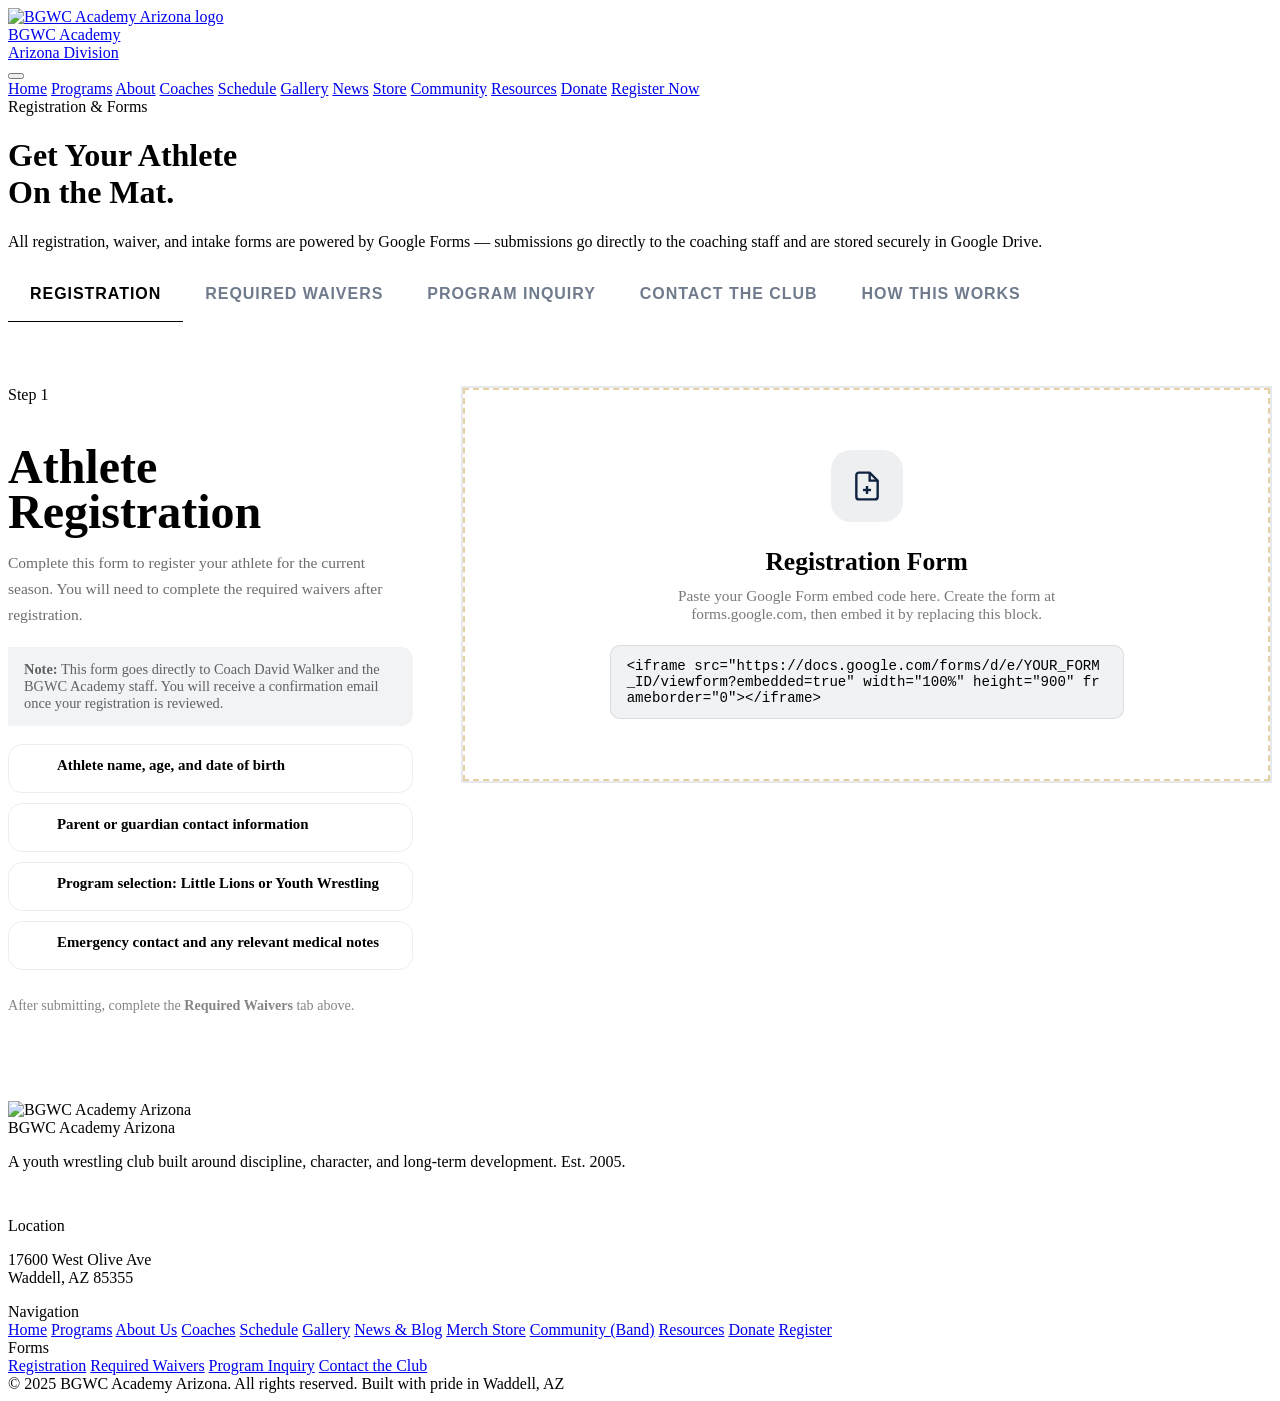
==== forms/index.html @ 66ed0972 "Update logos and registration form" ====
<!DOCTYPE html>
<html lang="en">
<head>
  <meta charset="UTF-8" />
  <meta name="viewport" content="width=device-width, initial-scale=1.0" />
  <title>Registration &amp; Forms — BGWC Academy Arizona</title>
  <meta name="description" content="Register your athlete, complete required waivers, and access all BGWC Academy Arizona forms in one place." />
  <link rel="icon" type="image/png" href="../assets/BGWC_Academy_Logo_Transparent.png" />
  <link rel="stylesheet" href="../assets/site.css" />
  <style>
    /* ---- Tab nav ---- */
    .forms-nav {
      background: var(--white);
      border-bottom: 2px solid var(--cream-dark);
      position: sticky;
      top: 84px;
      z-index: 50;
    }
    .forms-nav-inner {
      display: flex;
      gap: 0;
      overflow-x: auto;
    }
    .tab-btn {
      background: none;
      border: none;
      border-bottom: 3px solid transparent;
      margin-bottom: -2px;
      padding: 18px 22px;
      font-family: "Barlow Condensed", sans-serif;
      font-size: 1rem;
      font-weight: 700;
      letter-spacing: 0.06em;
      text-transform: uppercase;
      color: rgba(15,35,64,0.6);
      cursor: pointer;
      white-space: nowrap;
      transition: color 0.15s, border-color 0.15s;
    }
    .tab-btn:hover { color: var(--navy); }
    .tab-btn.active { color: var(--navy); border-bottom-color: var(--red); }

    /* ---- Tab panels ---- */
    .tab-panel { display: none; padding: 64px 0; }
    .tab-panel.active { display: block; }

    /* ---- Form layout ---- */
    .form-layout {
      display: grid;
      grid-template-columns: 1fr 2fr;
      gap: 48px;
      align-items: start;
    }
    .form-sidebar h2 {
      color: var(--navy);
      font-size: clamp(2rem, 4vw, 3rem);
      font-weight: 800;
      line-height: 0.95;
      margin-bottom: 14px;
    }
    .form-sidebar p {
      color: rgba(51,51,51,0.72);
      font-size: 0.97rem;
      line-height: 1.65;
      margin-bottom: 20px;
    }
    .form-note {
      background: rgba(15,35,64,0.05);
      border-left: 4px solid var(--gold);
      border-radius: 0 12px 12px 0;
      padding: 14px 16px;
      font-size: 0.9rem;
      color: rgba(51,51,51,0.76);
      margin-bottom: 18px;
    }
    .form-note strong { color: var(--navy); }

    /* ---- Google Form embed ---- */
    .gform-wrap {
      border-radius: var(--radius);
      overflow: hidden;
      border: 2px solid rgba(15,35,64,0.1);
      box-shadow: var(--shadow);
      background: var(--white);
    }
    .gform-wrap iframe {
      width: 100%;
      min-height: 900px;
      border: none;
      display: block;
    }

    /* placeholder shown before real form URL is added */
    .gform-placeholder {
      background: var(--white);
      border: 2px dashed rgba(201,164,74,0.5);
      border-radius: var(--radius);
      padding: 60px 40px;
      text-align: center;
    }
    .gform-placeholder .placeholder-icon {
      width: 72px;
      height: 72px;
      border-radius: 20px;
      background: rgba(15,35,64,0.07);
      display: grid;
      place-items: center;
      margin: 0 auto 20px;
    }
    .gform-placeholder h3 {
      color: var(--navy);
      font-size: 1.6rem;
      font-weight: 800;
      margin-bottom: 10px;
    }
    .gform-placeholder p {
      color: rgba(51,51,51,0.66);
      font-size: 0.96rem;
      max-width: 420px;
      margin: 0 auto 22px;
    }
    .gform-placeholder code {
      display: block;
      background: rgba(15,35,64,0.06);
      border: 1px solid rgba(15,35,64,0.1);
      border-radius: 10px;
      padding: 12px 16px;
      font-family: monospace;
      font-size: 0.88rem;
      color: var(--navy);
      margin: 0 auto;
      max-width: 480px;
      text-align: left;
      word-break: break-all;
    }

    /* ---- Checklist sidebar ---- */
    .checklist { display: grid; gap: 10px; margin-bottom: 24px; }
    .check-item {
      display: flex;
      align-items: flex-start;
      gap: 12px;
      background: var(--cream);
      border: 1px solid rgba(15,35,64,0.08);
      border-radius: 14px;
      padding: 12px 14px;
    }
    .check-dot {
      width: 22px;
      height: 22px;
      border-radius: 50%;
      background: var(--navy);
      display: grid;
      place-items: center;
      flex: 0 0 auto;
      margin-top: 1px;
    }
    .check-dot svg { width: 12px; height: 12px; }
    .check-item span { font-size: 0.93rem; font-weight: 600; color: var(--charcoal); }

    /* ---- Google ecosystem info ---- */
    .google-stack {
      display: grid;
      grid-template-columns: repeat(3, 1fr);
      gap: 18px;
      margin-top: 32px;
    }
    .google-card {
      background: var(--white);
      border: 1px solid rgba(15,35,64,0.08);
      border-radius: var(--radius);
      padding: 26px 20px;
      text-align: center;
      box-shadow: 0 6px 20px rgba(15,35,64,0.06);
    }
    .google-card .g-icon {
      width: 54px;
      height: 54px;
      border-radius: 16px;
      display: grid;
      place-items: center;
      margin: 0 auto 14px;
      font-size: 1.6rem;
    }
    .google-card h3 {
      color: var(--navy);
      font-size: 1.3rem;
      font-weight: 800;
      margin-bottom: 8px;
    }
    .google-card p { font-size: 0.9rem; color: rgba(51,51,51,0.72); line-height: 1.6; }

    @media (max-width: 900px) {
      .form-layout { grid-template-columns: 1fr; }
      .google-stack { grid-template-columns: 1fr 1fr; }
    }
    @media (max-width: 560px) {
      .google-stack { grid-template-columns: 1fr; }
    }
  </style>
</head>
<body>

<header>
  <div class="container header-inner">
    <a href="../index.html" class="brand">
      <div class="brand-mark">
        <img src="../assets/BGWC_Academy_Logo_Transparent.png" alt="BGWC Academy Arizona logo" />
      </div>
      <div>
        <div class="brand-name">BGWC Academy</div>
        <div class="brand-sub">Arizona Division</div>
      </div>
    </a>
    <button class="nav-toggle" aria-label="Toggle navigation" onclick="this.closest('header').querySelector('nav').classList.toggle('open')">
      <span></span><span></span><span></span>
    </button>
    <nav>
      <a class="nav-link" href="../index.html">Home</a>
      <a class="nav-link" href="../programs/index.html">Programs</a>
      <a class="nav-link" href="../about/index.html">About</a>
      <a class="nav-link" href="../coaches/index.html">Coaches</a>
      <a class="nav-link" href="../schedule/index.html">Schedule</a>
      <a class="nav-link" href="../gallery/index.html">Gallery</a>
      <a class="nav-link" href="../blog/index.html">News</a>
      <a class="nav-link" href="../store/index.html">Store</a>
      <a class="nav-link" href="../community/index.html">Community</a>
      <a class="nav-link" href="../resources/index.html">Resources</a>
      <a class="nav-link" href="../donate/index.html">Donate</a>
      <a class="btn btn-primary nav-cta" href="../forms/index.html">Register Now</a>
    </nav>
  </div>
</header>

<div class="page-hero">
  <div class="container page-hero-inner">
    <div class="eyebrow">Registration &amp; Forms</div>
    <h1>Get Your Athlete<br><span style="color:var(--gold);">On the Mat.</span></h1>
    <p>All registration, waiver, and intake forms are powered by Google Forms — submissions go directly to the coaching staff and are stored securely in Google Drive.</p>
  </div>
</div>

<!-- ===================== TAB NAV ===================== -->
<div class="forms-nav">
  <div class="container forms-nav-inner">
    <button class="tab-btn active" onclick="showTab('registration', this)">Registration</button>
    <button class="tab-btn" onclick="showTab('waivers', this)">Required Waivers</button>
    <button class="tab-btn" onclick="showTab('inquiry', this)">Program Inquiry</button>
    <button class="tab-btn" onclick="showTab('contact', this)">Contact the Club</button>
    <button class="tab-btn" onclick="showTab('howto', this)">How This Works</button>
  </div>
</div>

<main>

<!-- ===================== REGISTRATION TAB ===================== -->
<div class="tab-panel active" id="tab-registration">
  <div class="container form-layout">
    <div class="form-sidebar">
      <div class="eyebrow">Step 1</div>
      <h2>Athlete Registration</h2>
      <p>Complete this form to register your athlete for the current season. You will need to complete the required waivers after registration.</p>

      <div class="form-note">
        <strong>Note:</strong> This form goes directly to Coach David Walker and the BGWC Academy staff. You will receive a confirmation email once your registration is reviewed.
      </div>

      <div class="checklist">
        <div class="check-item">
          <div class="check-dot">
            <svg fill="none" stroke="white" stroke-width="2.5" viewBox="0 0 24 24"><polyline points="20 6 9 17 4 12"/></svg>
          </div>
          <span>Athlete name, age, and date of birth</span>
        </div>
        <div class="check-item">
          <div class="check-dot">
            <svg fill="none" stroke="white" stroke-width="2.5" viewBox="0 0 24 24"><polyline points="20 6 9 17 4 12"/></svg>
          </div>
          <span>Parent or guardian contact information</span>
        </div>
        <div class="check-item">
          <div class="check-dot">
            <svg fill="none" stroke="white" stroke-width="2.5" viewBox="0 0 24 24"><polyline points="20 6 9 17 4 12"/></svg>
          </div>
          <span>Program selection: Little Lions or Youth Wrestling</span>
        </div>
        <div class="check-item">
          <div class="check-dot">
            <svg fill="none" stroke="white" stroke-width="2.5" viewBox="0 0 24 24"><polyline points="20 6 9 17 4 12"/></svg>
          </div>
          <span>Emergency contact and any relevant medical notes</span>
        </div>
      </div>

      <p style="font-size:0.88rem;color:rgba(51,51,51,0.6);">After submitting, complete the <strong>Required Waivers</strong> tab above.</p>
    </div>

    <div>
      <!--
        ════════════════════════════════════════════════════════
        HOW TO ADD YOUR GOOGLE FORM:
        1. Go to forms.google.com and build your registration form
        2. Click Send → Embed (<>) → Copy the iframe code
        3. Replace the placeholder below with that iframe
        4. Change min-height in the iframe to fit your form length
        ════════════════════════════════════════════════════════
      -->
      <div class="gform-wrap">
        <!-- REPLACE THIS PLACEHOLDER WITH YOUR GOOGLE FORM IFRAME -->
        <div class="gform-placeholder">
          <div class="placeholder-icon">
            <svg width="32" height="32" fill="none" stroke="#0F2340" stroke-width="1.8" viewBox="0 0 24 24"><path d="M14 2H6a2 2 0 00-2 2v16a2 2 0 002 2h12a2 2 0 002-2V8z"/><polyline points="14 2 14 8 20 8"/><line x1="12" y1="18" x2="12" y2="12"/><line x1="9" y1="15" x2="15" y2="15"/></svg>
          </div>
          <h3>Registration Form</h3>
          <p>Paste your Google Form embed code here. Create the form at forms.google.com, then embed it by replacing this block.</p>
          <code>&lt;iframe src="https://docs.google.com/forms/d/e/YOUR_FORM_ID/viewform?embedded=true" width="100%" height="900" frameborder="0"&gt;&lt;/iframe&gt;</code>
        </div>
        <!-- END PLACEHOLDER -->
      </div>
    </div>
  </div>
</div>

<!-- ===================== WAIVERS TAB ===================== -->
<div class="tab-panel" id="tab-waivers">
  <div class="container form-layout">
    <div class="form-sidebar">
      <div class="eyebrow">Step 2 — Required</div>
      <h2>Required Waivers</h2>
      <p>All participating athletes must have these forms on file before their first practice. The coaching staff reviews each submission.</p>

      <div class="form-note">
        <strong>Required for all athletes:</strong> These forms are not optional. Athletes without completed waivers on file cannot participate.
      </div>

      <div class="checklist">
        <div class="check-item">
          <div class="check-dot">
            <svg fill="none" stroke="white" stroke-width="2.5" viewBox="0 0 24 24"><polyline points="20 6 9 17 4 12"/></svg>
          </div>
          <span>Participation &amp; liability waiver</span>
        </div>
        <div class="check-item">
          <div class="check-dot">
            <svg fill="none" stroke="white" stroke-width="2.5" viewBox="0 0 24 24"><polyline points="20 6 9 17 4 12"/></svg>
          </div>
          <span>Medical authorization form</span>
        </div>
        <div class="check-item">
          <div class="check-dot">
            <svg fill="none" stroke="white" stroke-width="2.5" viewBox="0 0 24 24"><polyline points="20 6 9 17 4 12"/></svg>
          </div>
          <span>Concussion acknowledgment</span>
        </div>
        <div class="check-item">
          <div class="check-dot">
            <svg fill="none" stroke="white" stroke-width="2.5" viewBox="0 0 24 24"><polyline points="20 6 9 17 4 12"/></svg>
          </div>
          <span>Photo and media release</span>
        </div>
        <div class="check-item">
          <div class="check-dot">
            <svg fill="none" stroke="white" stroke-width="2.5" viewBox="0 0 24 24"><polyline points="20 6 9 17 4 12"/></svg>
          </div>
          <span>Transportation release (if applicable)</span>
        </div>
      </div>
    </div>

    <div>
      <div class="gform-wrap">
        <div class="gform-placeholder" id="waivers">
          <div class="placeholder-icon">
            <svg width="32" height="32" fill="none" stroke="#0F2340" stroke-width="1.8" viewBox="0 0 24 24"><path d="M9 11l3 3L22 4"/><path d="M21 12v7a2 2 0 01-2 2H5a2 2 0 01-2-2V5a2 2 0 012-2h11"/></svg>
          </div>
          <h3>Required Waivers Form</h3>
          <p>Create a single Google Form that captures all required waivers with checkboxes and signature fields, then embed it here.</p>
          <code>&lt;iframe src="https://docs.google.com/forms/d/e/YOUR_WAIVERS_FORM_ID/viewform?embedded=true" width="100%" height="1100" frameborder="0"&gt;&lt;/iframe&gt;</code>
        </div>
      </div>
    </div>
  </div>
</div>

<!-- ===================== INQUIRY TAB ===================== -->
<div class="tab-panel" id="tab-inquiry">
  <div class="container form-layout">
    <div class="form-sidebar">
      <div class="eyebrow">Just Looking</div>
      <h2>Program Inquiry</h2>
      <p>Not ready to register yet? Ask a question, learn about the programs, or schedule a visit to watch a practice. No pressure.</p>

      <div class="form-note">
        <strong>Response time:</strong> Coach David Walker typically responds within 24 to 48 hours. All inquiries are welcome.
      </div>
    </div>
    <div>
      <div class="gform-wrap">
        <div class="gform-placeholder">
          <div class="placeholder-icon">
            <svg width="32" height="32" fill="none" stroke="#0F2340" stroke-width="1.8" viewBox="0 0 24 24"><circle cx="12" cy="12" r="10"/><path d="M9.09 9a3 3 0 015.83 1c0 2-3 3-3 3"/><line x1="12" y1="17" x2="12.01" y2="17"/></svg>
          </div>
          <h3>Program Inquiry Form</h3>
          <p>A simple Google Form — name, email, child's age, program of interest, and a free-text question field.</p>
          <code>&lt;iframe src="https://docs.google.com/forms/d/e/YOUR_INQUIRY_FORM_ID/viewform?embedded=true" width="100%" height="750" frameborder="0"&gt;&lt;/iframe&gt;</code>
        </div>
      </div>
    </div>
  </div>
</div>

<!-- ===================== CONTACT TAB ===================== -->
<div class="tab-panel" id="tab-contact">
  <div class="container form-layout">
    <div class="form-sidebar">
      <div class="eyebrow">Get in Touch</div>
      <h2>Contact the Club</h2>
      <p>Use this form for general questions, media requests, sponsorship conversations, or anything else that does not fit the other forms.</p>

      <div class="checklist">
        <div class="check-item">
          <div class="check-dot" style="background:var(--gold);">
            <svg fill="none" stroke="white" stroke-width="2.5" viewBox="0 0 24 24"><path d="M21 10c0 7-9 13-9 13s-9-6-9-13a9 9 0 0118 0z"/><circle cx="12" cy="10" r="3"/></svg>
          </div>
          <span>17600 W Olive Ave, Waddell, AZ 85355</span>
        </div>
        <div class="check-item">
          <div class="check-dot" style="background:var(--gold);">
            <svg fill="none" stroke="white" stroke-width="2.5" viewBox="0 0 24 24"><path d="M22 16.92v3a2 2 0 01-2.18 2 19.79 19.79 0 01-8.63-3.07A19.5 19.5 0 013 10.79a19.79 19.79 0 01-3.07-8.67A2 2 0 011.93 0h3a2 2 0 012 1.72c.127.96.361 1.903.7 2.81a2 2 0 01-.45 2.11L6.09 7.91a16 16 0 006 6l1.27-1.27a2 2 0 012.11-.45c.907.339 1.85.573 2.81.7A2 2 0 0122 14.92z"/></svg>
          </div>
          <span>Contact number to be listed here</span>
        </div>
      </div>
    </div>
    <div>
      <div class="gform-wrap">
        <div class="gform-placeholder">
          <div class="placeholder-icon">
            <svg width="32" height="32" fill="none" stroke="#0F2340" stroke-width="1.8" viewBox="0 0 24 24"><path d="M4 4h16c1.1 0 2 .9 2 2v12c0 1.1-.9 2-2 2H4c-1.1 0-2-.9-2-2V6c0-1.1.9-2 2-2z"/><polyline points="22,6 12,13 2,6"/></svg>
          </div>
          <h3>General Contact Form</h3>
          <p>A Google Form with name, email, subject dropdown, and message. Submissions go to the club inbox.</p>
          <code>&lt;iframe src="https://docs.google.com/forms/d/e/YOUR_CONTACT_FORM_ID/viewform?embedded=true" width="100%" height="750" frameborder="0"&gt;&lt;/iframe&gt;</code>
        </div>
      </div>
    </div>
  </div>
</div>

<!-- ===================== HOW IT WORKS TAB ===================== -->
<div class="tab-panel" id="tab-howto">
  <div class="container">
    <div class="section-head" style="max-width:900px;">
      <div class="eyebrow">Google Workspace for BGWC Academy</div>
      <h2>One place for everything.</h2>
      <p>All club forms, submissions, rosters, and records run through Google's free suite. Here is how the system works and what each tool does for you.</p>
    </div>

    <div class="google-stack">
      <div class="google-card">
        <div class="g-icon" style="background:#e8f0fe;">📋</div>
        <h3>Google Forms</h3>
        <p>Build registration, waiver, inquiry, and contact forms for free. All submissions are captured automatically with no monthly cost.</p>
      </div>
      <div class="google-card">
        <div class="g-icon" style="background:#e6f4ea;">📊</div>
        <h3>Google Sheets</h3>
        <p>Every form submission flows into a spreadsheet automatically. You see athlete rosters, waiver status, and contact lists in real time.</p>
      </div>
      <div class="google-card">
        <div class="g-icon" style="background:#fce8e6;">📁</div>
        <h3>Google Drive</h3>
        <p>Store practice schedules, tournament rosters, club documents, and coach resources all in one shared folder your staff can access.</p>
      </div>
      <div class="google-card">
        <div class="g-icon" style="background:#fff8e1;">📧</div>
        <h3>Gmail</h3>
        <p>Set up a club email like <a href="/cdn-cgi/l/email-protection" class="__cf_email__" data-cfemail="127075657173717376777f6b52757f737b7e3c717d7f">[email&#160;protected]</a> or use a custom domain (bgwcacademy.com) for a professional address.</p>
      </div>
      <div class="google-card">
        <div class="g-icon" style="background:#f3e8fd;">📅</div>
        <h3>Google Calendar</h3>
        <p>Publish a shared practice and tournament calendar families can subscribe to. Updates push automatically to every subscriber.</p>
      </div>
      <div class="google-card">
        <div class="g-icon" style="background:#e8f5e9;">🔔</div>
        <h3>Form Notifications</h3>
        <p>Google Forms sends you an email every time a family submits. You can also set up conditional notifications for specific programs.</p>
      </div>
    </div>

    <div style="background:var(--navy);border-radius:var(--radius);padding:40px;margin-top:48px;color:var(--white);">
      <div class="eyebrow">Setup Guide</div>
      <h2 style="color:var(--white);font-size:clamp(1.8rem,3vw,2.8rem);margin-bottom:20px;">How to replace the placeholders above</h2>
      <ol style="display:grid;gap:16px;padding-left:24px;">
        <li style="color:rgba(255,255,255,0.82);font-size:0.97rem;line-height:1.65;"><strong style="color:var(--gold);">Go to forms.google.com</strong> and sign in with your club Gmail account.</li>
        <li style="color:rgba(255,255,255,0.82);font-size:0.97rem;line-height:1.65;"><strong style="color:var(--gold);">Create a new form</strong> for each tab: Registration, Waivers, Inquiry, and Contact. Build your questions, set response destination to Google Sheets.</li>
        <li style="color:rgba(255,255,255,0.82);font-size:0.97rem;line-height:1.65;"><strong style="color:var(--gold);">Get the embed code:</strong> Click Send &rarr; click the &lt;&gt; embed icon &rarr; copy the iframe HTML.</li>
        <li style="color:rgba(255,255,255,0.82);font-size:0.97rem;line-height:1.65;"><strong style="color:var(--gold);">Open the forms/index.html file</strong> in a text editor and find the placeholder comments. Replace the entire <code style="background:rgba(255,255,255,0.1);padding:2px 8px;border-radius:6px;font-size:0.88rem;">&lt;div class="gform-placeholder"&gt;...&lt;/div&gt;</code> block with your copied iframe.</li>
        <li style="color:rgba(255,255,255,0.82);font-size:0.97rem;line-height:1.65;"><strong style="color:var(--gold);">Save, commit, and push</strong> to GitHub. The live site updates within a minute.</li>
      </ol>
    </div>
  </div>
</div>

</main>

<footer>
  <div class="container">
    <div class="footer-grid">
      <div>
        <div class="footer-brand">
          <img src="../assets/BGWC_Academy_Logo_Transparent.png" alt="BGWC Academy Arizona" />
          <div><div class="footer-title">BGWC Academy Arizona</div></div>
        </div>
        <p class="footer-copy">A youth wrestling club built around discipline, character, and long-term development. Est. 2005.</p>
        <p style="font-size:0.85rem;color:rgba(255,255,255,0.48);margin-top:14px;">USA Wrestling Charter No. 2300052502</p>
      </div>
      <div>
        <div class="footer-title">Location</div>
        <p class="footer-copy">17600 West Olive Ave<br>Waddell, AZ 85355</p>
      </div>
      <div>
                <div class="footer-title">Navigation</div>
        <div class="footer-links">
          <a href="../index.html">Home</a>
          <a href="../programs/index.html">Programs</a>
          <a href="../about/index.html">About Us</a>
          <a href="../coaches/index.html">Coaches</a>
          <a href="../schedule/index.html">Schedule</a>
          <a href="../gallery/index.html">Gallery</a>
          <a href="../blog/index.html">News &amp; Blog</a>
          <a href="../store/index.html">Merch Store</a>
          <a href="../community/index.html">Community (Band)</a>
          <a href="../resources/index.html">Resources</a>
          <a href="../donate/index.html">Donate</a>
          <a href="../forms/index.html">Register</a>
        </div>
      </div>
      <div>
        <div class="footer-title">Forms</div>
        <div class="footer-links">
          <a href="index.html#tab-registration">Registration</a>
          <a href="index.html#tab-waivers">Required Waivers</a>
          <a href="index.html#tab-inquiry">Program Inquiry</a>
          <a href="index.html#tab-contact">Contact the Club</a>
        </div>
      </div>
    </div>
    <div class="footer-bottom">
      <span>&copy; 2025 BGWC Academy Arizona. All rights reserved.</span>
      <span>Built with pride in Waddell, AZ</span>
    </div>
  </div>
</footer>

<script data-cfasync="false" src="/cdn-cgi/scripts/5c5dd728/cloudflare-static/email-decode.min.js"></script><script>
  function showTab(name, btn) {
    // hide all panels
    document.querySelectorAll('.tab-panel').forEach(p => p.classList.remove('active'));
    document.querySelectorAll('.tab-btn').forEach(b => b.classList.remove('active'));
    // show selected
    document.getElementById('tab-' + name).classList.add('active');
    btn.classList.add('active');
    // scroll to top of tab area
    document.querySelector('.forms-nav').scrollIntoView({ behavior: 'smooth', block: 'start' });
  }

  // allow hash links to open specific tabs
  window.addEventListener('DOMContentLoaded', () => {
    const hash = window.lo
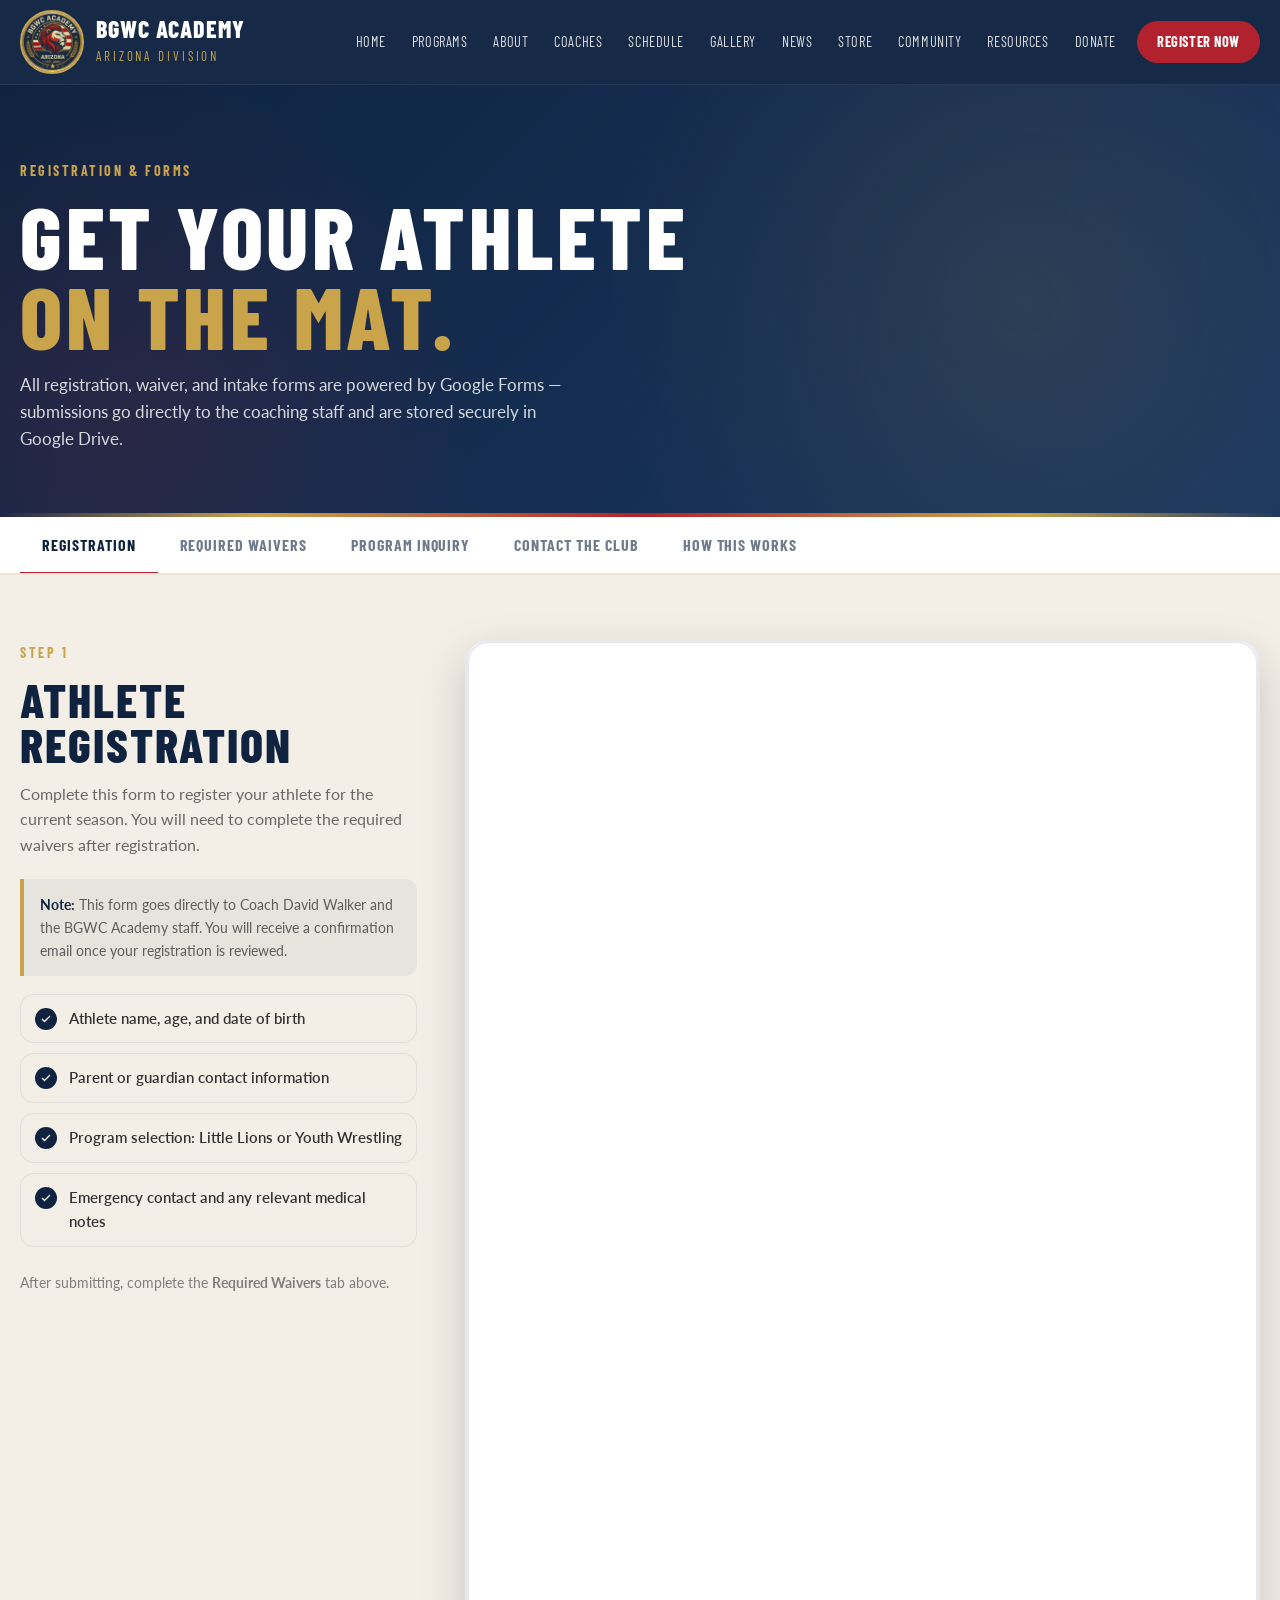
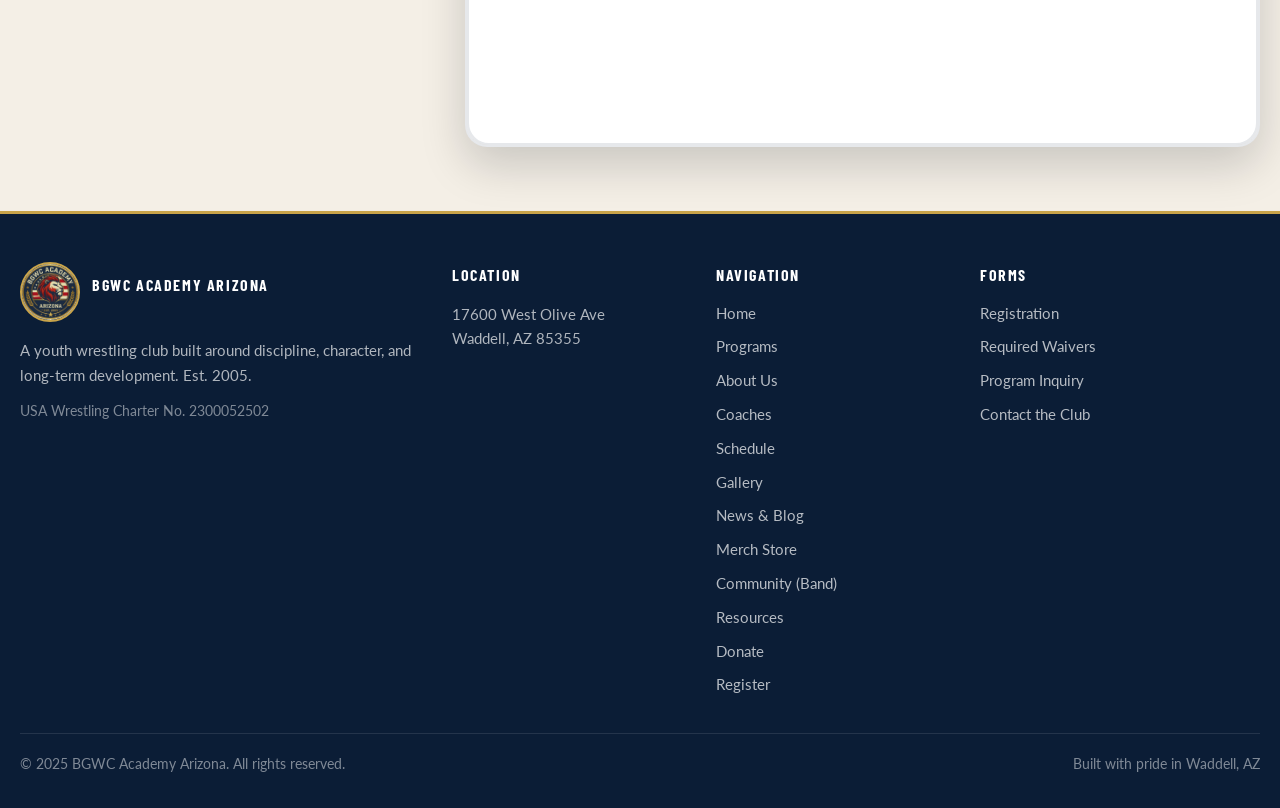
==== commit 9b5d74dc: "Updated Google Form Link" ====
--- a/forms/index.html
+++ b/forms/index.html
@@ -306,16 +306,9 @@
         ════════════════════════════════════════════════════════
       -->
       <div class="gform-wrap">
-        <!-- REPLACE THIS PLACEHOLDER WITH YOUR GOOGLE FORM IFRAME -->
-        <div class="gform-placeholder">
-          <div class="placeholder-icon">
-            <svg width="32" height="32" fill="none" stroke="#0F2340" stroke-width="1.8" viewBox="0 0 24 24"><path d="M14 2H6a2 2 0 00-2 2v16a2 2 0 002 2h12a2 2 0 002-2V8z"/><polyline points="14 2 14 8 20 8"/><line x1="12" y1="18" x2="12" y2="12"/><line x1="9" y1="15" x2="15" y2="15"/></svg>
-          </div>
-          <h3>Registration Form</h3>
-          <p>Paste your Google Form embed code here. Create the form at forms.google.com, then embed it by replacing this block.</p>
-          <code>&lt;iframe src="https://docs.google.com/forms/d/e/YOUR_FORM_ID/viewform?embedded=true" width="100%" height="900" frameborder="0"&gt;&lt;/iframe&gt;</code>
-        </div>
-        <!-- END PLACEHOLDER -->
+        <div class="gform-wrap">
+          <iframe src="https://docs.google.com/forms/d/e/1FAIpQLSeKeJePHo5-4gTpjTxycBlNBYwRTS7T_GeT-vZJc0zwnkGvMA/viewform?embedded=true" width="100%" height="1100" frameborder="0" marginheight="0" marginwidth="0">Loading…</iframe>
+        </div>
       </div>
     </div>
   </div>
--- a/assets/site.css
+++ b/assets/site.css
@@ -0,0 +1,409 @@
+/* ============================================================
+   BGWC Academy Arizona — Shared Stylesheet
+   Colors: Navy #0F2340 | Gold #C9A44A | Red #B2222E | Cream #F4EFE6
+   Fonts: Barlow Condensed (display) | Lato (body)
+   ============================================================ */
+
+@import url('https://fonts.googleapis.com/css2?family=Barlow+Condensed:wght@600;700;800&family=Lato:wght@400;700&display=swap');
+
+:root {
+  --navy:       #0F2340;
+  --navy-dark:  #0b1d36;
+  --navy-mid:   #13243B;
+  --gold:       #C9A44A;
+  --gold-light: #e2c47a;
+  --red:        #B2222E;
+  --cream:      #F4EFE6;
+  --cream-dark: #ede6d8;
+  --white:      #FFFFFF;
+  --charcoal:   #333333;
+  --max:        1240px;
+  --radius:     22px;
+  --shadow:     0 18px 45px rgba(7,13,24,0.18);
+}
+
+*, *::before, *::after { box-sizing: border-box; }
+html { scroll-behavior: smooth; }
+
+body {
+  margin: 0;
+  font-family: Lato, Arial, sans-serif;
+  color: var(--charcoal);
+  background: var(--cream);
+  line-height: 1.6;
+}
+
+img { max-width: 100%; display: block; }
+a { color: inherit; text-decoration: none; }
+p, h1, h2, h3, h4 { margin: 0; }
+ul { margin: 0; padding: 0; list-style: none; }
+
+/* ---- Typography families ---- */
+.display,
+h1, h2, h3, h4,
+.eyebrow, .btn,
+.nav-link, .brand-name, .brand-sub,
+.trust-title, .section-kicker,
+.footer-title {
+  font-family: "Barlow Condensed", sans-serif;
+  text-transform: uppercase;
+  letter-spacing: 0.04em;
+}
+
+/* ---- Layout ---- */
+.container {
+  width: min(var(--max), calc(100% - 40px));
+  margin: 0 auto;
+}
+
+section { padding: 88px 0; }
+
+/* ---- Eyebrow ---- */
+.eyebrow {
+  display: inline-block;
+  color: var(--gold);
+  font-size: 0.88rem;
+  letter-spacing: 0.18em;
+  font-weight: 700;
+  margin-bottom: 12px;
+}
+
+/* ---- Section head ---- */
+.section-head {
+  max-width: 760px;
+  margin-bottom: 40px;
+}
+.section-head h2 {
+  color: var(--navy);
+  font-size: clamp(2.4rem, 5vw, 4rem);
+  line-height: 0.95;
+  font-weight: 800;
+  margin-bottom: 12px;
+}
+.section-head p {
+  color: rgba(51,51,51,0.74);
+  font-size: 1rem;
+  max-width: 640px;
+}
+
+/* ---- Buttons ---- */
+.btn {
+  display: inline-flex;
+  align-items: center;
+  justify-content: center;
+  min-height: 50px;
+  padding: 0 24px;
+  border-radius: 999px;
+  border: 2px solid transparent;
+  font-size: 1rem;
+  font-weight: 700;
+  cursor: pointer;
+  transition: transform 0.15s ease, background 0.15s ease, border-color 0.15s ease, color 0.15s ease;
+  white-space: nowrap;
+}
+.btn:hover { transform: translateY(-2px); }
+.btn-primary   { background: var(--red);   color: var(--white); }
+.btn-primary:hover { background: #991c26; }
+.btn-gold      { background: var(--gold);  color: var(--navy); }
+.btn-gold:hover { background: var(--gold-light); }
+.btn-outline-white { background: transparent; color: var(--white); border-color: rgba(255,255,255,0.5); }
+.btn-outline-white:hover { background: rgba(255,255,255,0.1); }
+.btn-outline-navy  { background: transparent; color: var(--navy); border-color: var(--gold); }
+.btn-outline-navy:hover { background: var(--navy); color: var(--white); }
+
+.btn-row {
+  display: flex;
+  flex-wrap: wrap;
+  gap: 14px;
+}
+
+/* ---- Cards ---- */
+.card {
+  background: var(--white);
+  border: 1px solid rgba(15,35,64,0.08);
+  border-radius: var(--radius);
+  box-shadow: 0 8px 28px rgba(15,35,64,0.06);
+  overflow: hidden;
+}
+
+/* ---- Section kicker ---- */
+.section-kicker {
+  display: inline-block;
+  color: var(--red);
+  font-size: 0.84rem;
+  font-weight: 700;
+  letter-spacing: 0.1em;
+  margin-bottom: 8px;
+}
+
+/* ============================================================
+   HEADER / NAV
+   ============================================================ */
+header {
+  position: sticky;
+  top: 0;
+  z-index: 100;
+  background: rgba(15,35,64,0.97);
+  backdrop-filter: blur(10px);
+  border-bottom: 1px solid rgba(255,255,255,0.07);
+}
+
+.header-inner {
+  min-height: 84px;
+  display: flex;
+  align-items: center;
+  justify-content: space-between;
+  gap: 20px;
+}
+
+/* Brand */
+.brand {
+  display: flex;
+  align-items: center;
+  gap: 12px;
+}
+.brand-mark {
+  width: 64px;
+  height: 64px;
+  border-radius: 50%;
+  border: 2px solid var(--gold);
+  overflow: hidden;
+  flex: 0 0 auto;
+  background: var(--navy);
+}
+.brand-mark img { width: 100%; height: 100%; object-fit: cover; }
+.brand-name {
+  color: var(--white);
+  font-size: 1.5rem;
+  font-weight: 800;
+  line-height: 1;
+}
+.brand-sub {
+  color: var(--gold);
+  font-size: 0.82rem;
+  letter-spacing: 0.22em;
+  margin-top: 5px;
+}
+
+/* Nav links */
+nav {
+  display: flex;
+  flex-wrap: wrap;
+  align-items: center;
+  justify-content: flex-end;
+  gap: 4px;
+}
+.nav-link {
+  color: rgba(255,255,255,0.84);
+  font-size: 0.9rem;
+  padding: 9px 11px;
+  border-radius: 8px;
+  transition: color 0.15s, background 0.15s;
+}
+.nav-link:hover,
+.nav-link.active { color: var(--gold); background: rgba(201,164,74,0.08); }
+.nav-cta {
+  margin-left: 6px;
+  padding: 0 18px;
+  min-height: 42px;
+  font-size: 0.9rem;
+}
+
+/* Hamburger (mobile) */
+.nav-toggle {
+  display: none;
+  flex-direction: column;
+  gap: 5px;
+  background: none;
+  border: none;
+  cursor: pointer;
+  padding: 6px;
+}
+.nav-toggle span {
+  display: block;
+  width: 24px;
+  height: 2px;
+  background: var(--white);
+  border-radius: 2px;
+  transition: transform 0.2s, opacity 0.2s;
+}
+
+/* ============================================================
+   FOOTER
+   ============================================================ */
+footer {
+  background: var(--navy-dark);
+  color: rgba(255,255,255,0.76);
+  padding: 48px 0 32px;
+  border-top: 3px solid var(--gold);
+}
+.footer-grid {
+  display: grid;
+  grid-template-columns: 1.4fr 0.8fr 0.8fr 1fr;
+  gap: 40px;
+  margin-bottom: 36px;
+}
+.footer-brand {
+  display: flex;
+  align-items: center;
+  gap: 12px;
+  margin-bottom: 16px;
+}
+.footer-brand img {
+  width: 60px;
+  height: 60px;
+  border-radius: 50%;
+  border: 2px solid var(--gold);
+  object-fit: cover;
+}
+.footer-title {
+  color: var(--white);
+  font-size: 1rem;
+  font-weight: 700;
+  letter-spacing: 0.1em;
+  margin-bottom: 14px;
+}
+.footer-copy {
+  font-size: 0.93rem;
+  line-height: 1.65;
+  color: rgba(255,255,255,0.68);
+}
+.footer-links { display: grid; gap: 10px; }
+.footer-links a {
+  font-size: 0.93rem;
+  color: rgba(255,255,255,0.7);
+  transition: color 0.15s;
+}
+.footer-links a:hover { color: var(--gold); }
+.footer-bottom {
+  border-top: 1px solid rgba(255,255,255,0.1);
+  padding-top: 20px;
+  display: flex;
+  justify-content: space-between;
+  align-items: center;
+  flex-wrap: wrap;
+  gap: 10px;
+  font-size: 0.85rem;
+  color: rgba(255,255,255,0.48);
+}
+.footer-bottom a { color: var(--gold); }
+
+/* ============================================================
+   PAGE HERO (inner pages)
+   ============================================================ */
+.page-hero {
+  background: linear-gradient(135deg, var(--navy) 0%, #1a3660 100%);
+  color: var(--white);
+  padding: 72px 0 64px;
+  position: relative;
+  overflow: hidden;
+}
+.page-hero::before {
+  content: "";
+  position: absolute;
+  inset: 0;
+  background:
+    radial-gradient(circle at 80% 50%, rgba(201,164,74,0.12), transparent 40%),
+    radial-gradient(circle at 10% 80%, rgba(178,34,46,0.14), transparent 30%);
+  pointer-events: none;
+}
+.page-hero::after {
+  content: "";
+  position: absolute;
+  bottom: 0;
+  left: 0;
+  right: 0;
+  height: 4px;
+  background: linear-gradient(90deg, transparent, var(--gold) 20%, var(--red) 50%, var(--gold) 80%, transparent);
+}
+.page-hero-inner { position: relative; z-index: 1; }
+.page-hero h1 {
+  font-size: clamp(3rem, 7vw, 5.5rem);
+  font-weight: 800;
+  line-height: 0.92;
+  margin-bottom: 16px;
+}
+.page-hero p {
+  font-family: Lato, sans-serif;
+  text-transform: none;
+  letter-spacing: 0;
+  font-size: 1.05rem;
+  color: rgba(255,255,255,0.82);
+  max-width: 560px;
+}
+
+/* ============================================================
+   GOOGLE FORM EMBED
+   ============================================================ */
+.gform-wrap {
+  border-radius: var(--radius);
+  overflow: hidden;
+  border: 1px solid rgba(201,164,74,0.22);
+  box-shadow: var(--shadow);
+  background: var(--white);
+}
+.gform-wrap iframe {
+  width: 100%;
+  border: none;
+  display: block;
+}
+
+/* ============================================================
+   TRUST BAR
+   ============================================================ */
+.trust-bar {
+  background: var(--navy-mid);
+  padding: 24px 0;
+  border-top: 1px solid rgba(201,164,74,0.16);
+  border-bottom: 1px solid rgba(201,164,74,0.16);
+}
+.trust-grid {
+  display: grid;
+  grid-template-columns: repeat(4, 1fr);
+  gap: 0;
+  border: 1px solid rgba(201,164,74,0.14);
+  border-radius: var(--radius);
+  overflow: hidden;
+}
+.trust-item {
+  padding: 22px 20px;
+  border-right: 1px solid rgba(201,164,74,0.12);
+}
+.trust-item:last-child { border-right: none; }
+.trust-title {
+  color: var(--white);
+  font-size: 0.98rem;
+  font-weight: 700;
+  margin-bottom: 5px;
+}
+.trust-copy {
+  color: rgba(244,239,230,0.72);
+  font-size: 0.9rem;
+}
+
+/* ============================================================
+   RESPONSIVE
+   ============================================================ */
+@media (max-width: 1100px) {
+  .footer-grid { grid-template-columns: 1fr 1fr; }
+  .trust-grid  { grid-template-columns: 1fr 1fr; }
+}
+
+@media (max-width: 760px) {
+  section { padding: 64px 0; }
+  .container { width: min(var(--max), calc(100% - 28px)); }
+  .header-inner { min-height: auto; padding: 14px 0; flex-wrap: wrap; }
+  nav {
+    display: none;
+    width: 100%;
+    flex-direction: column;
+    align-items: flex-start;
+    padding-bottom: 12px;
+  }
+  nav.open { display: flex; }
+  .nav-toggle { display: flex; }
+  .footer-grid { grid-template-columns: 1fr; gap: 28px; }
+  .trust-grid  { grid-template-columns: 1fr; }
+  .trust-item  { border-right: none; border-bottom: 1px solid rgba(201,164,74,0.1); }
+  .trust-item:last-child { border-bottom: none; }
+}
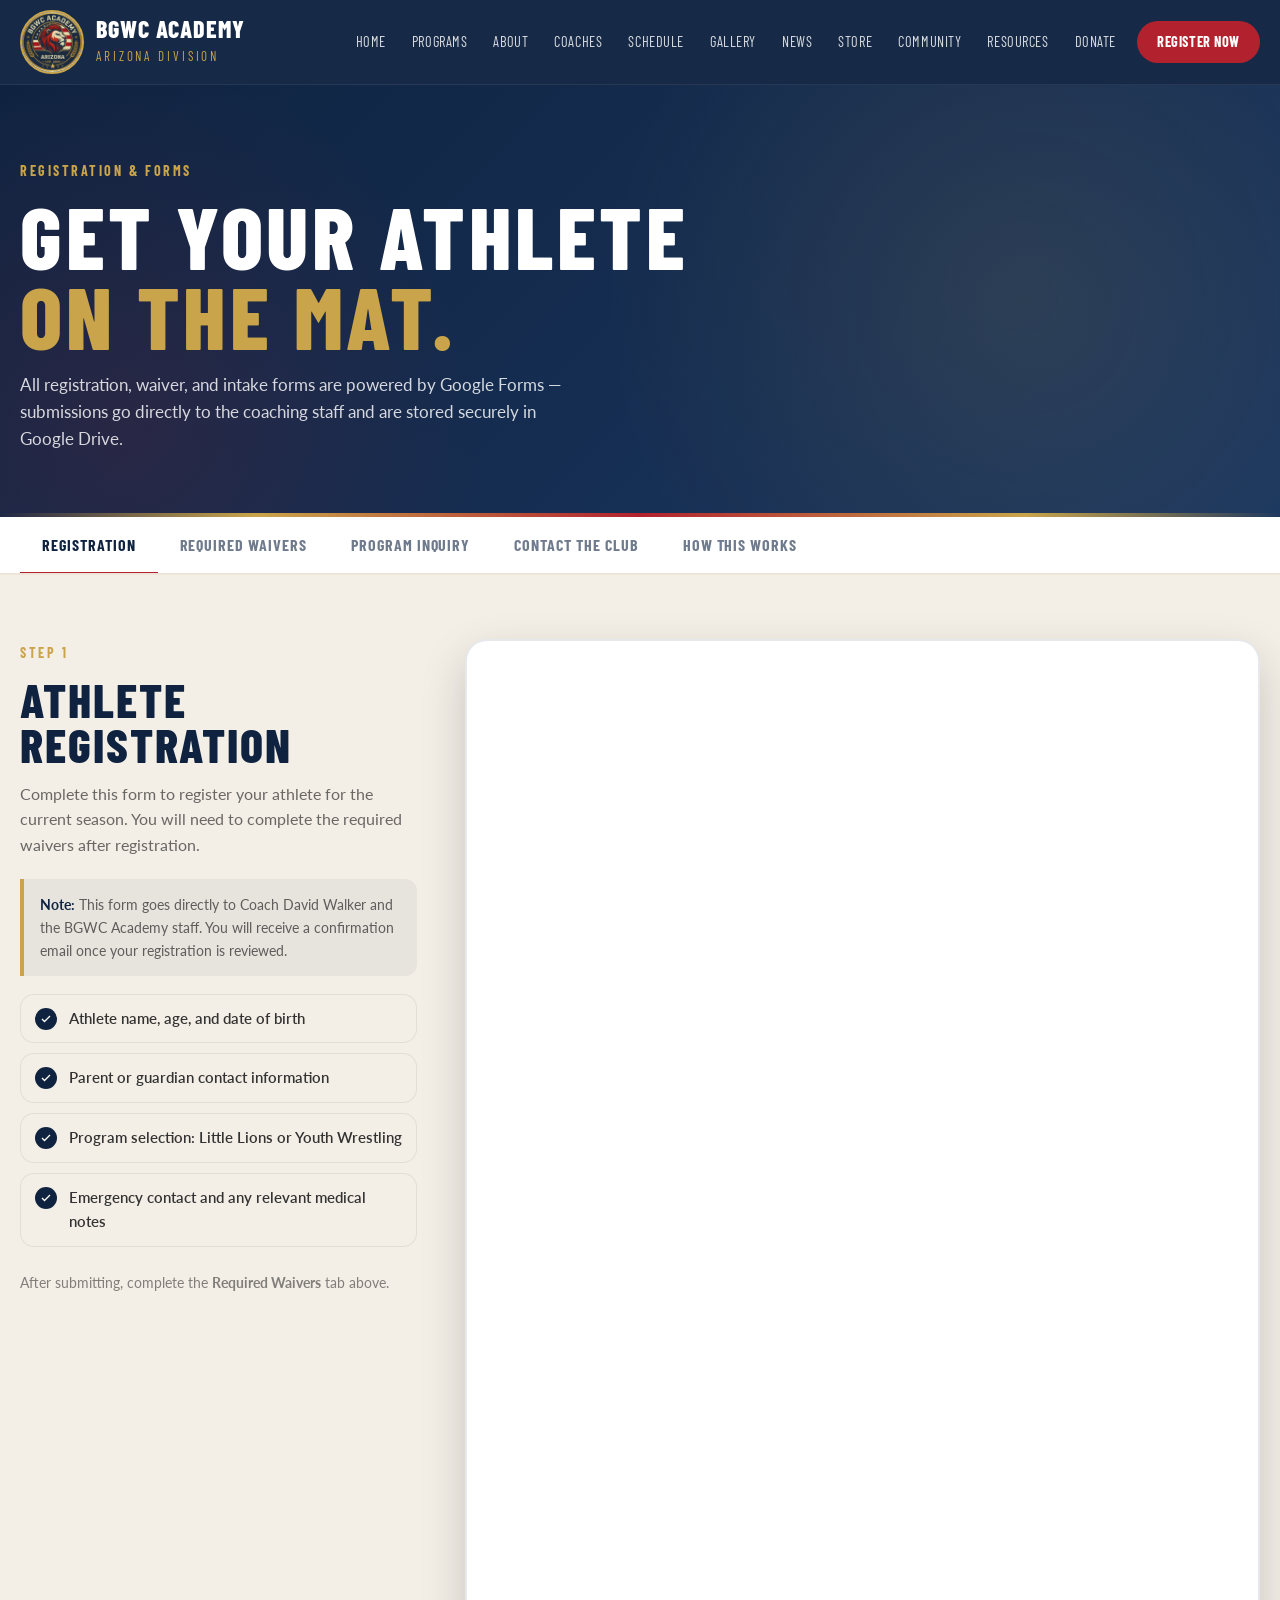
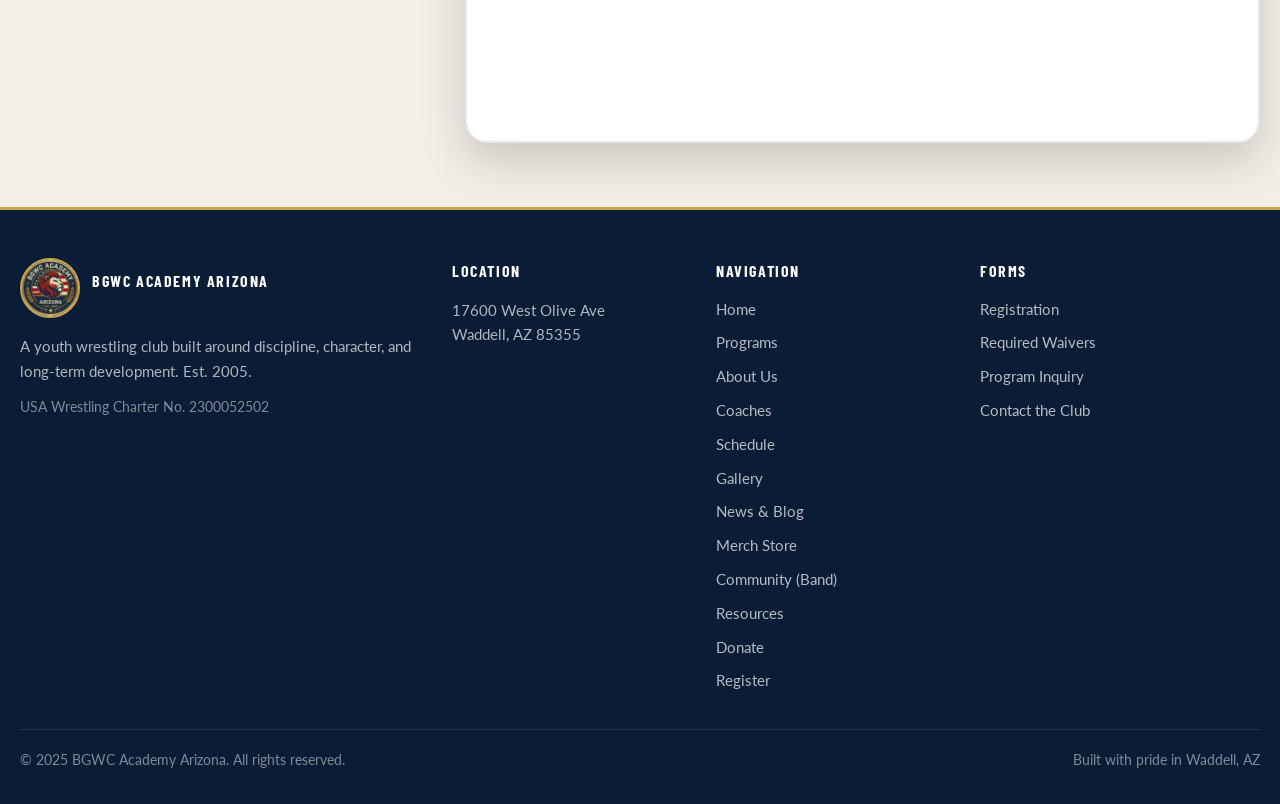
==== commit 36c2ab71: "Updated Forms index" ====
--- a/forms/index.html
+++ b/forms/index.html
@@ -296,20 +296,9 @@
     </div>
 
     <div>
-      <!--
-        ════════════════════════════════════════════════════════
-        HOW TO ADD YOUR GOOGLE FORM:
-        1. Go to forms.google.com and build your registration form
-        2. Click Send → Embed (<>) → Copy the iframe code
-        3. Replace the placeholder below with that iframe
-        4. Change min-height in the iframe to fit your form length
-        ════════════════════════════════════════════════════════
-      -->
       <div class="gform-wrap">
-        <div class="gform-wrap">
           <iframe src="https://docs.google.com/forms/d/e/1FAIpQLSeKeJePHo5-4gTpjTxycBlNBYwRTS7T_GeT-vZJc0zwnkGvMA/viewform?embedded=true" width="100%" height="1100" frameborder="0" marginheight="0" marginwidth="0">Loading…</iframe>
         </div>
-      </div>
     </div>
   </div>
 </div>
@@ -361,15 +350,184 @@
     </div>
 
     <div>
-      <div class="gform-wrap">
-        <div class="gform-placeholder" id="waivers">
-          <div class="placeholder-icon">
-            <svg width="32" height="32" fill="none" stroke="#0F2340" stroke-width="1.8" viewBox="0 0 24 24"><path d="M9 11l3 3L22 4"/><path d="M21 12v7a2 2 0 01-2 2H5a2 2 0 01-2-2V5a2 2 0 012-2h11"/></svg>
-          </div>
-          <h3>Required Waivers Form</h3>
-          <p>Create a single Google Form that captures all required waivers with checkboxes and signature fields, then embed it here.</p>
-          <code>&lt;iframe src="https://docs.google.com/forms/d/e/YOUR_WAIVERS_FORM_ID/viewform?embedded=true" width="100%" height="1100" frameborder="0"&gt;&lt;/iframe&gt;</code>
-        </div>
+      <style>
+        .waiver-grid { display: grid; gap: 14px; }
+        .waiver-card {
+          background: var(--white);
+          border: 1px solid rgba(15,35,64,0.1);
+          border-radius: 14px;
+          padding: 20px 22px;
+          display: flex;
+          align-items: center;
+          gap: 18px;
+          box-shadow: 0 2px 8px rgba(15,35,64,0.06);
+          transition: box-shadow 0.15s;
+        }
+        .waiver-card:hover { box-shadow: 0 4px 16px rgba(15,35,64,0.12); }
+        .waiver-num {
+          width: 40px; height: 40px;
+          border-radius: 50%;
+          background: var(--navy);
+          color: var(--gold);
+          font-family: "Barlow Condensed", sans-serif;
+          font-size: 1.1rem;
+          font-weight: 800;
+          display: grid;
+          place-items: center;
+          flex: 0 0 auto;
+        }
+        .waiver-info { flex: 1; }
+        .waiver-info h4 {
+          color: var(--navy);
+          font-size: 1rem;
+          font-weight: 700;
+          margin-bottom: 3px;
+        }
+        .waiver-info p {
+          font-size: 0.85rem;
+          color: rgba(51,51,51,0.6);
+          margin: 0;
+          line-height: 1.4;
+        }
+        .waiver-badge {
+          font-size: 0.75rem;
+          font-weight: 700;
+          padding: 3px 10px;
+          border-radius: 999px;
+          margin-left: 8px;
+          vertical-align: middle;
+        }
+        .badge-required { background: #fde8e8; color: var(--red); }
+        .badge-optional { background: #e8f0fe; color: #1a56db; }
+        .waiver-dl {
+          display: inline-flex;
+          align-items: center;
+          gap: 6px;
+          background: var(--navy);
+          color: var(--gold);
+          font-family: "Barlow Condensed", sans-serif;
+          font-size: 0.9rem;
+          font-weight: 700;
+          letter-spacing: 0.05em;
+          text-transform: uppercase;
+          padding: 9px 16px;
+          border-radius: 10px;
+          text-decoration: none;
+          flex: 0 0 auto;
+          transition: background 0.15s;
+        }
+        .waiver-dl:hover { background: #1a3660; }
+        .waiver-note {
+          background: rgba(15,35,64,0.04);
+          border-left: 4px solid var(--gold);
+          border-radius: 0 12px 12px 0;
+          padding: 14px 16px;
+          font-size: 0.88rem;
+          color: rgba(51,51,51,0.72);
+          margin-top: 20px;
+        }
+      </style>
+
+      <div class="waiver-grid">
+        <div class="waiver-card">
+          <div class="waiver-num">01</div>
+          <div class="waiver-info">
+            <h4>Participation &amp; Liability Waiver <span class="waiver-badge badge-required">Required</span></h4>
+            <p>General release of liability for participation in BGWC Academy wrestling activities.</p>
+          </div>
+          <a class="waiver-dl" href="../docs/BGWC_AZ_01_Participation_Waiver_Release.pdf" target="_blank">
+            <svg width="14" height="14" fill="none" stroke="currentColor" stroke-width="2.5" viewBox="0 0 24 24"><path d="M21 15v4a2 2 0 01-2 2H5a2 2 0 01-2-2v-4"/><polyline points="7 10 12 15 17 10"/><line x1="12" y1="15" x2="12" y2="3"/></svg>
+            Download
+          </a>
+        </div>
+
+        <div class="waiver-card">
+          <div class="waiver-num">02</div>
+          <div class="waiver-info">
+            <h4>Medical Authorization <span class="waiver-badge badge-required">Required</span></h4>
+            <p>Authorizes coaching staff to seek emergency medical treatment if a parent cannot be reached.</p>
+          </div>
+          <a class="waiver-dl" href="../docs/BGWC_AZ_02_Medical_Authorization.pdf" target="_blank">
+            <svg width="14" height="14" fill="none" stroke="currentColor" stroke-width="2.5" viewBox="0 0 24 24"><path d="M21 15v4a2 2 0 01-2 2H5a2 2 0 01-2-2v-4"/><polyline points="7 10 12 15 17 10"/><line x1="12" y1="15" x2="12" y2="3"/></svg>
+            Download
+          </a>
+        </div>
+
+        <div class="waiver-card">
+          <div class="waiver-num">03</div>
+          <div class="waiver-info">
+            <h4>Photo &amp; Video Release <span class="waiver-badge badge-required">Required</span></h4>
+            <p>Permission for BGWC Academy to use athlete photos and video for club promotion and social media.</p>
+          </div>
+          <a class="waiver-dl" href="../docs/BGWC_AZ_03_Photo_Video_Release.pdf" target="_blank">
+            <svg width="14" height="14" fill="none" stroke="currentColor" stroke-width="2.5" viewBox="0 0 24 24"><path d="M21 15v4a2 2 0 01-2 2H5a2 2 0 01-2-2v-4"/><polyline points="7 10 12 15 17 10"/><line x1="12" y1="15" x2="12" y2="3"/></svg>
+            Download
+          </a>
+        </div>
+
+        <div class="waiver-card">
+          <div class="waiver-num">04</div>
+          <div class="waiver-info">
+            <h4>Code of Conduct <span class="waiver-badge badge-required">Required</span></h4>
+            <p>Athlete and parent agreement to uphold BGWC Academy standards of behavior and sportsmanship.</p>
+          </div>
+          <a class="waiver-dl" href="../docs/BGWC_AZ_04_Code_of_Conduct.pdf" target="_blank">
+            <svg width="14" height="14" fill="none" stroke="currentColor" stroke-width="2.5" viewBox="0 0 24 24"><path d="M21 15v4a2 2 0 01-2 2H5a2 2 0 01-2-2v-4"/><polyline points="7 10 12 15 17 10"/><line x1="12" y1="15" x2="12" y2="3"/></svg>
+            Download
+          </a>
+        </div>
+
+        <div class="waiver-card">
+          <div class="waiver-num">05</div>
+          <div class="waiver-info">
+            <h4>Concussion Acknowledgment <span class="waiver-badge badge-required">Required</span></h4>
+            <p>Acknowledgment of concussion risks and return-to-play protocol per Arizona state requirements.</p>
+          </div>
+          <a class="waiver-dl" href="../docs/BGWC_AZ_05_Concussion_Acknowledgment.pdf" target="_blank">
+            <svg width="14" height="14" fill="none" stroke="currentColor" stroke-width="2.5" viewBox="0 0 24 24"><path d="M21 15v4a2 2 0 01-2 2H5a2 2 0 01-2-2v-4"/><polyline points="7 10 12 15 17 10"/><line x1="12" y1="15" x2="12" y2="3"/></svg>
+            Download
+          </a>
+        </div>
+
+        <div class="waiver-card">
+          <div class="waiver-num">06</div>
+          <div class="waiver-info">
+            <h4>Transportation Release <span class="waiver-badge badge-optional">If Applicable</span></h4>
+            <p>Permission for club-arranged transportation to tournaments and away events.</p>
+          </div>
+          <a class="waiver-dl" href="../docs/BGWC_AZ_06_Transportation_Release.pdf" target="_blank">
+            <svg width="14" height="14" fill="none" stroke="currentColor" stroke-width="2.5" viewBox="0 0 24 24"><path d="M21 15v4a2 2 0 01-2 2H5a2 2 0 01-2-2v-4"/><polyline points="7 10 12 15 17 10"/><line x1="12" y1="15" x2="12" y2="3"/></svg>
+            Download
+          </a>
+        </div>
+
+        <div class="waiver-card">
+          <div class="waiver-num">07</div>
+          <div class="waiver-info">
+            <h4>Dual Enrollment / Visitor Waiver <span class="waiver-badge badge-optional">If Applicable</span></h4>
+            <p>For athletes participating from another club or visiting for open mat sessions.</p>
+          </div>
+          <a class="waiver-dl" href="../docs/BGWC_AZ_07_Dual_Enrollment_Visitor.pdf" target="_blank">
+            <svg width="14" height="14" fill="none" stroke="currentColor" stroke-width="2.5" viewBox="0 0 24 24"><path d="M21 15v4a2 2 0 01-2 2H5a2 2 0 01-2-2v-4"/><polyline points="7 10 12 15 17 10"/><line x1="12" y1="15" x2="12" y2="3"/></svg>
+            Download
+          </a>
+        </div>
+
+        <div class="waiver-card">
+          <div class="waiver-num">08</div>
+          <div class="waiver-info">
+            <h4>Social Media &amp; Communications Policy <span class="waiver-badge badge-required">Required</span></h4>
+            <p>Acknowledgment of club social media guidelines and communication expectations.</p>
+          </div>
+          <a class="waiver-dl" href="../docs/BGWC_AZ_08_Social_Media_Communications.pdf" target="_blank">
+            <svg width="14" height="14" fill="none" stroke="currentColor" stroke-width="2.5" viewBox="0 0 24 24"><path d="M21 15v4a2 2 0 01-2 2H5a2 2 0 01-2-2v-4"/><polyline points="7 10 12 15 17 10"/><line x1="12" y1="15" x2="12" y2="3"/></svg>
+            Download
+          </a>
+        </div>
+      </div>
+
+      <div class="waiver-note">
+        <strong>How to submit:</strong> Download each required form, print it, sign it, and bring it to your first practice. Coach David Walker will collect them. Forms 06 and 07 are only needed if applicable to your athlete.
       </div>
     </div>
   </div>
